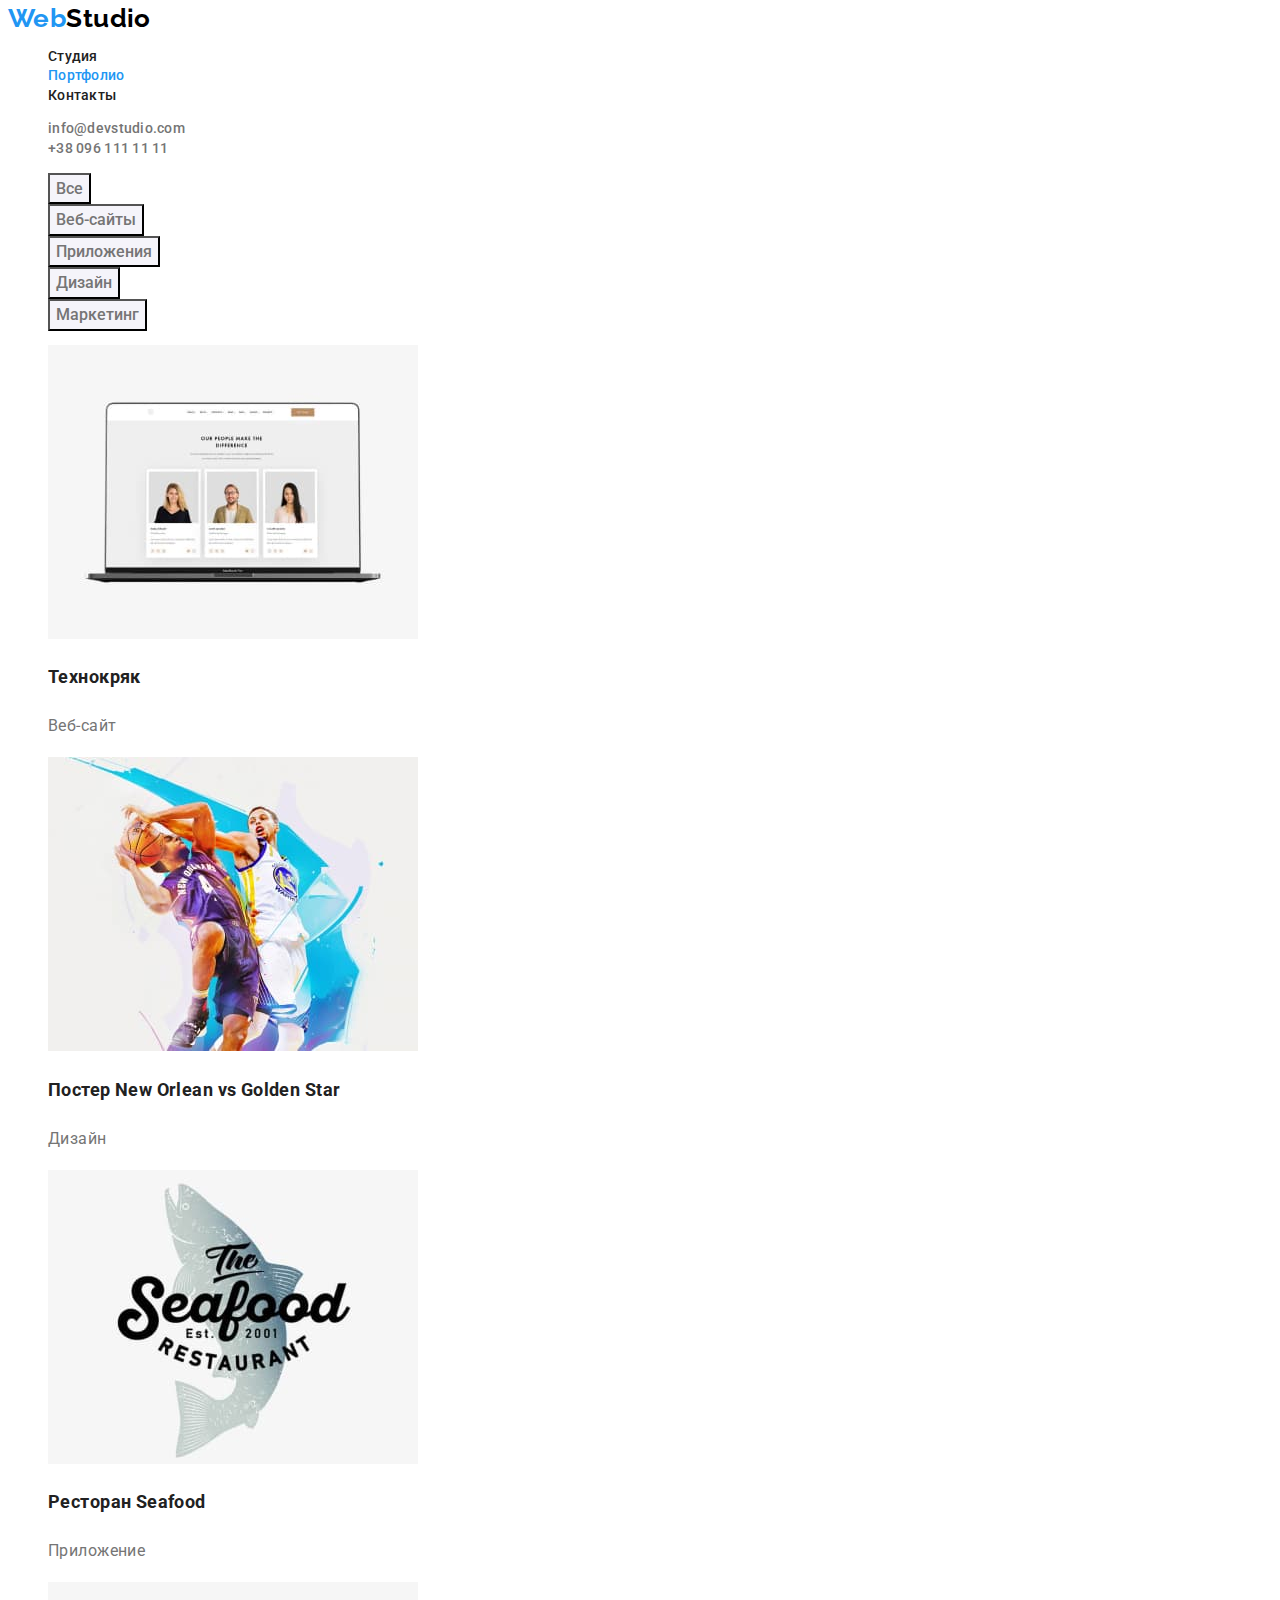
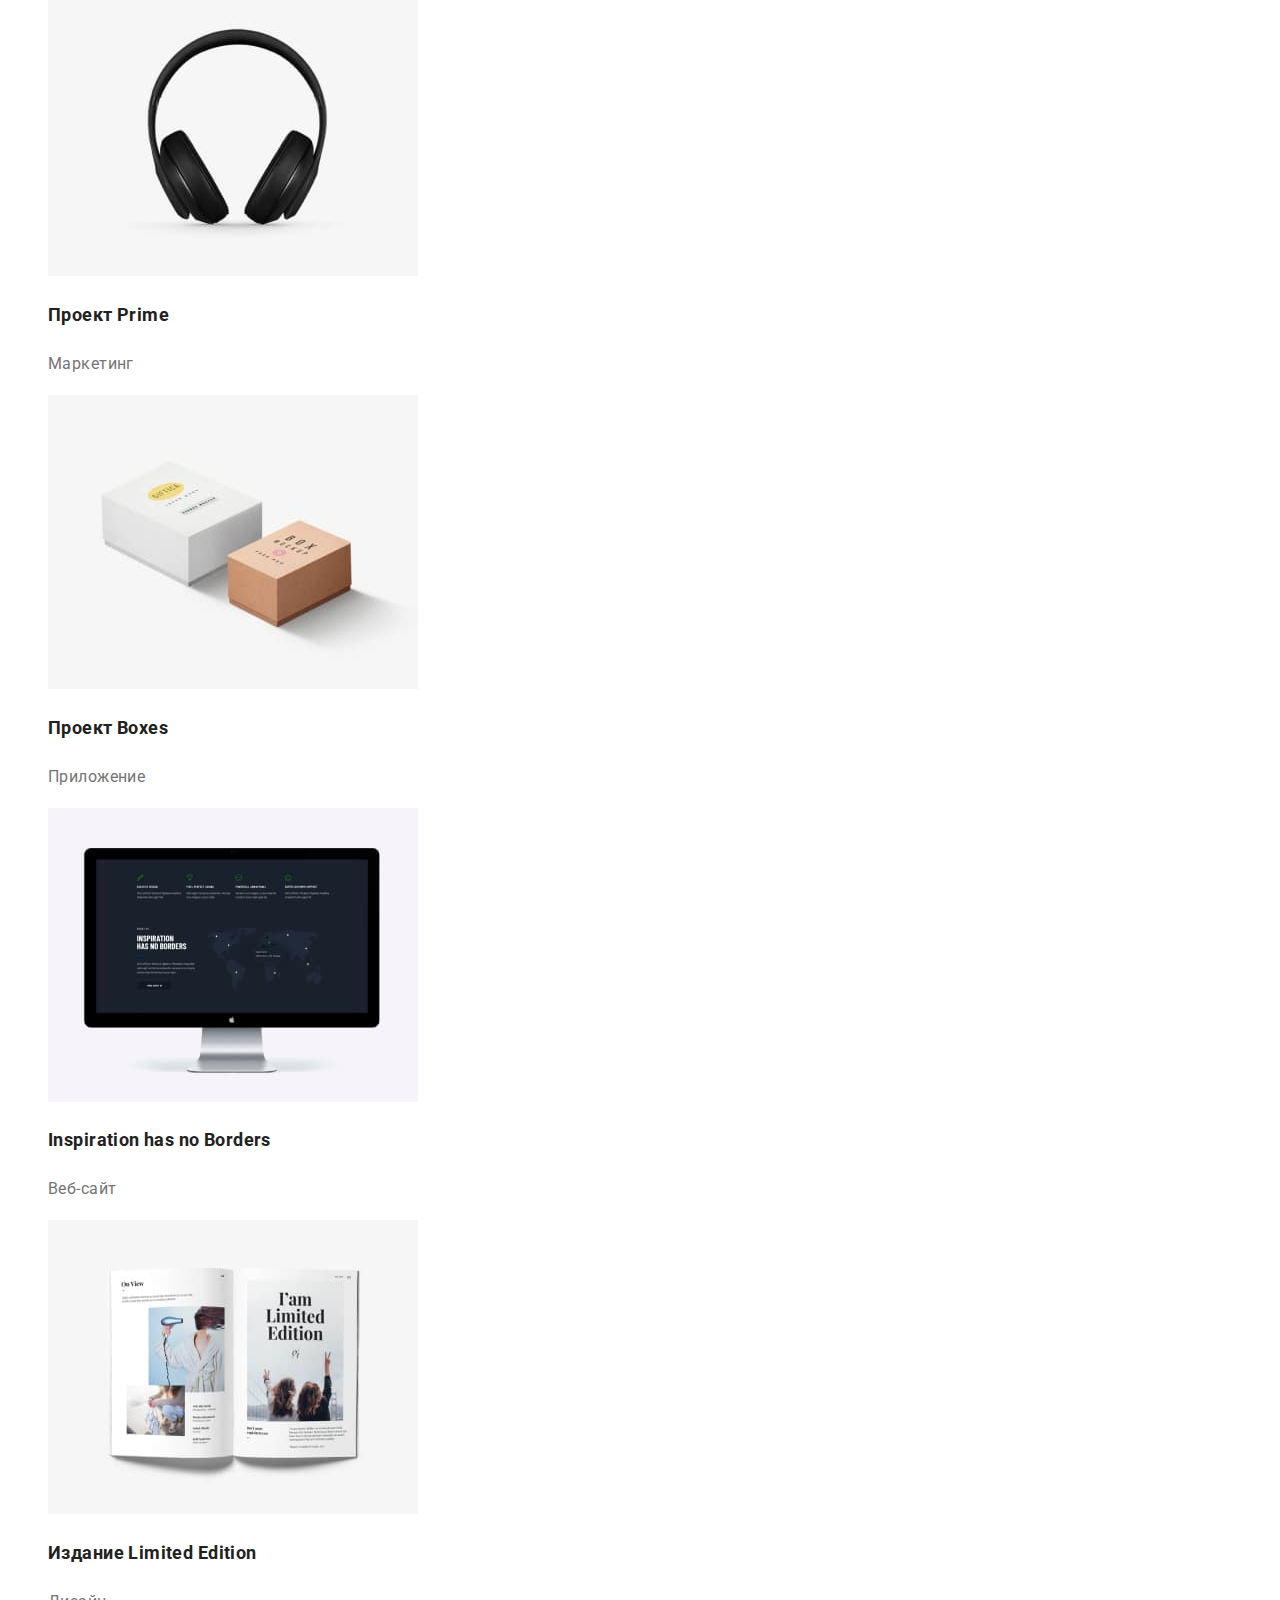
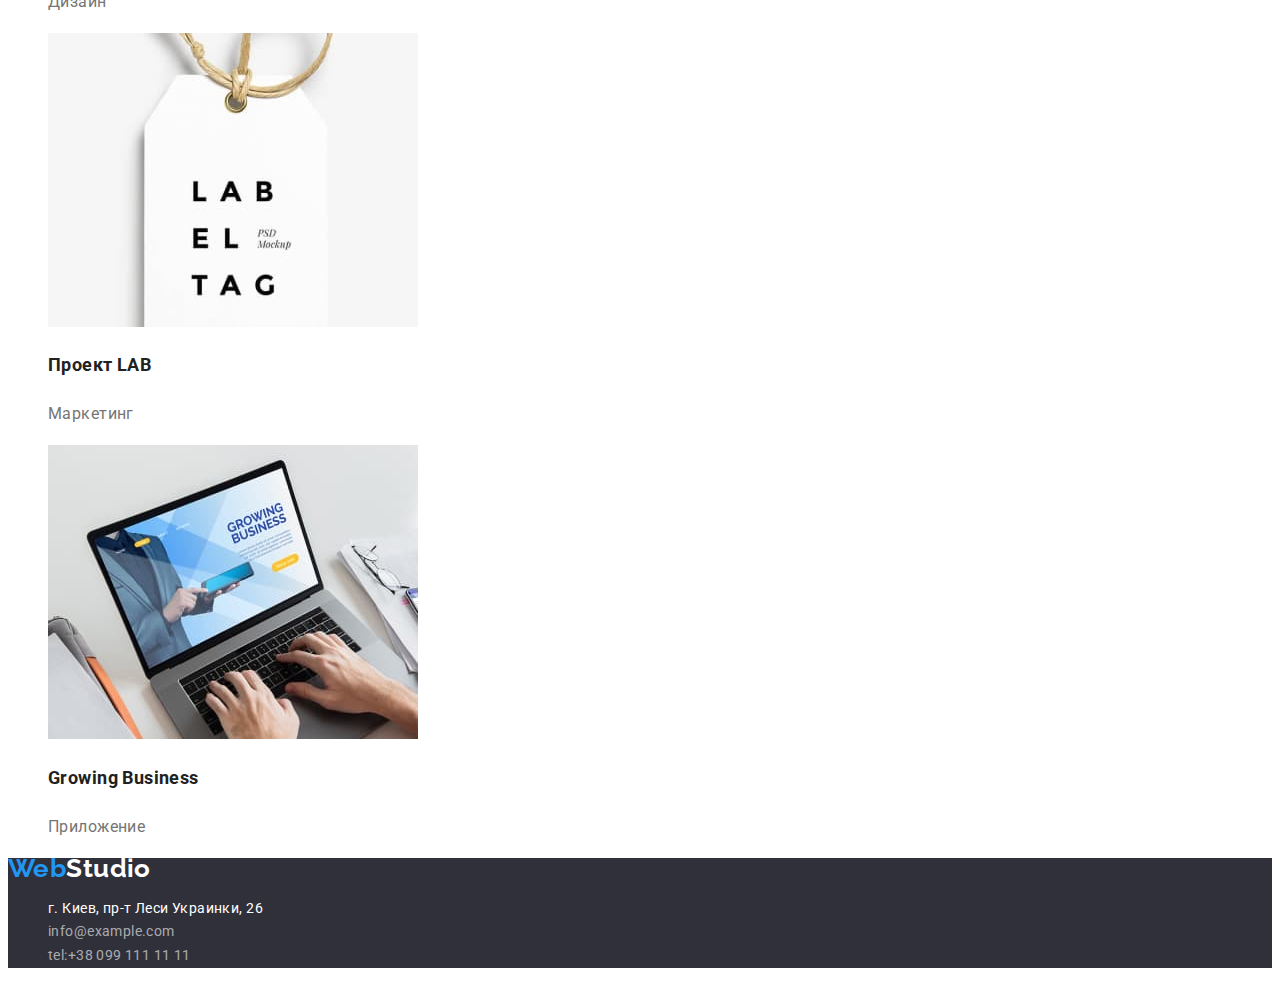
==== portfolio.html @ 4f19724e "Initial commit" ====
<!DOCTYPE html>
<html lang="ru">
  <head>
    <meta charset="UTF-8" />
    <meta http-equiv="X-UA-Compatible" content="IE=edge" />
    <meta name="viewport" content="width=device-width, initial-scale=1.0" />
    <title>Portfolio</title>
    <link rel="preconnect" href="https://fonts.googleapis.com" />
    <link rel="preconnect" href="https://fonts.gstatic.com" crossorigin />
    <link
      href="https://fonts.googleapis.com/css2?family=Raleway:wght@700&family=Roboto:wght@400;500;700;900&display=swap"
      rel="stylesheet"
    />
    <link rel="stylesheet" href="./css/main.css" />
  </head>

  <body class="page">
    <!-- Шапка сайта Header-->
    <header class="header">
      <nav class="nav">
        <a class="logo" lang="en" href="./index.html" aria-label="Логотип сайта"
          >Web<span class="accent-dark">Studio</span></a
        >
        <ul class="list">
          <li class="item"><a class="link" href="./index.html">Студия</a></li>
          <li class="item"><a class="link current" href="./portfolio.html">Портфолио</a></li>
          <li class="item"><a class="link" href="">Контакты</a></li>
        </ul>
      </nav>

      <ul class="list">
        <li class="item">
          <a class="accent link" href="mailto:info@example.com">info@devstudio.com</a>
        </li>
        <li class="item">
          <a class="accent link" href="tel:+380991111111">+38 096 111 11 11</a>
        </li>
      </ul>
    </header>

    <main>
      <!-- Секция Фильтры Filters-->
      <section class="filters">
        <h1 class="section-title visually-hidden">Фильтры ссылки на страницы сайта</h1>
        <div class="container">
          <ul class="list">
            <li class="item"><button class="btn" type="button">Все</button></li>
            <li class="item"><button class="btn" type="button">Веб-сайты</button></li>
            <li class="item"><button class="btn" type="button">Приложения</button></li>
            <li class="item"><button class="btn" type="button">Дизайн</button></li>
            <li class="item"><button class="btn" type="button">Маркетинг</button></li>
          </ul>
        </div>

        <!--Секция проекты Projects-->
        <ul class="projects list">
          <li class="item">
            <a class="link" href="">
              <img
                class="projects-img"
                src="./images/portfolio/portfolio-1.jpg"
                alt="Фотографии трех работников компании"
                width="370"
                height="294"
              />
              <h2 class="section-title">Технокряк</h2>
              <p class="projects-position">Веб-сайт</p>
            </a>
          </li>
          <li class="item">
            <a class="link" href="">
              <img
                class="project-img"
                src="./images/portfolio/portfolio-2.jpg"
                alt="Дизайн постера с двумя баскетболистами"
                width="370"
                height="294"
              />
              <h2 class="section-title" lang="en">Постер New Orlean vs Golden Star</h2>
              <p class="projects-position">Дизайн</p>
            </a>
          </li>
          <li class="item">
            <a class="link" href="">
              <img
                class="projects-img"
                src="./images/portfolio/portfolio-3.jpg"
                alt="Изображение приложения ресторана"
                width="370"
                height="294"
              />
              <h2 class="section-title" lang="en">Ресторан Seafood</h2>
              <p class="projects-position">Приложение</p>
            </a>
          </li>
          <li class="item">
            <a class="link" href="">
              <img
                class="project-img"
                src="./images/portfolio/portfolio-4.jpg"
                alt="Наушники черного цвета"
                width="370"
                height="294"
              />
              <h2 class="section-title" lang="en">Проект Prime</h2>
              <p class="projects-position">Маркетинг</p>
            </a>
          </li>
          <li class="item">
            <a class="link" href="">
              <img
                class="projects-img"
                src="./images/portfolio/portfolio-5.jpg"
                alt="Примеры двух коробок разных размеров"
                width="370"
                height="294"
              />
              <h2 class="section-title" lang="en">Проект Boxes</h2>
              <p class="projects-position">Приложение</p>
            </a>
          </li>
          <li class="item">
            <a class="link" href="">
              <img
                class="projects-img"
                src="./images/portfolio/portfolio-6.jpg"
                alt="Изображение проэкта главной страницы сайта"
                width="370"
                height="294"
              />
              <h2 class="section-title" lang="en">Inspiration has no Borders</h2>
              <p class="projects-position">Веб-сайт</p>
            </a>
          </li>
          <li class="item">
            <a class="link" href="">
              <img
                class="projects-img"
                src="./images/portfolio/portfolio-7.jpg"
                alt="Пример дизайна журнала"
                width="370"
                height="294"
              />
              <h2 class="section-title" lang="en">Издание Limited Edition</h2>
              <p class="projects-position">Дизайн</p>
            </a>
          </li>
          <li class="item">
            <a class="link" href="">
              <img
                class="projects-img"
                src="./images/portfolio/portfolio-8.jpg"
                alt="Пример дизайна изделий ярлык"
                width="370"
                height="294"
              />
              <h2 class="section-title" lang="en">Проект LAB</h2>
              <p class="projects-position">Маркетинг</p>
            </a>
          </li>
          <li class="item">
            <a class="link" href="">
              <img
                class="projects-img"
                src="./images/portfolio/portfolio-9.jpg"
                alt="Открытый компьютер"
                width="370"
                height="294"
              />
              <h2 class="section-title" lang="en">Growing Business</h2>
              <p class="projects-position">Приложение</p>
            </a>
          </li>
        </ul>
      </section>
    </main>

    <!-- Подвал сайта Footer -->
    <footer class="footer">
      <div class="container">
        <a class="logo" lang="en" aria-label="Логотип сайта" href="./index.html"
          >Web<span class="accent-white">Studio</span></a
        >
        <address class="address">
          <ul class="list">
            <li class="item">
              <a
                class="link"
                href="https://goo.gl/maps/sHWixux6kZh7dcSC8"
                target="_blank"
                rel="noopener noreferrer"
                >г. Киев, пр-т Леси Украинки, 26</a
              >
            </li>
            <li class="item">
              <a class="link accent" href="mailto:info@example.com">info@example.com</a>
            </li>
            <li class="item">
              <a class="link accent" href="tel:+380991111111">tel:+38 099 111 11 11</a>
            </li>
          </ul>
        </address>
      </div>
    </footer>
  </body>
</html>
---- css/main.css ----
:root {
  /* font */
  --main-font: Roboto, sans-serif;
  --secondary-font: 'Raleway', sans-serif;

  /* colors */
  --main-white-cl: #ffffff;
  --accent-cl: #2196f3;

  /* text colors */
  --main-txt-cl: #757575;
  --title-txt-cl: #212121;
  --accent-cl-white: rgba(255, 255, 255, 0.6);
  --accent-cl-dark: #000000;

  /* background colors */
  --main-bg-cl: #e5e5e5;
  --secondary-bg-cl: #f5f4fa;
  --dark-bg-cl: #2f303a;
}

body {
  font-family: var(--main-font);
  letter-spacing: 0.03em;
  font-size: 14px;
  line-height: 1.4;

  color: var(--main-txt-cl);
  background-color: var(--main-white-cl);
}
.visually-hidden {
  position: absolute;
  white-space: nowrap;
  width: 1px;
  height: 1px;
  overflow: hidden;
  border: 0;
  padding: 0;
  clip: rect(0 0 0 0);
  clip-path: inset(50%);
  margin: -1px;
}

.link {
  text-decoration: none;
  /* color: currentColor; */
}

.list {
  list-style: none;
}

.btn {
  font-family: inherit;
  cursor: pointer;
  background-color: transparent;
}

/*
============================
| Logo / Логотип компании
============================
*/
.logo {
  color: var(--accent-cl);

  font-family: var(--secondary-font);
  font-weight: 700;
  font-size: 26px;
  line-height: 0.84;
  text-decoration: none;
}
.accent-dark {
  color: var(--accent-cl-dark);
}
.accent-white {
  color: var(--main-white-cl);
}

/*
============================
| Header section / Шапка сайта
============================
*/
.header {
  background-color: var(--main-white-cl);
}

.header .link {
  font-weight: 500;
  line-height: 1.14;
  letter-spacing: 0.02em;
}

.nav .link {
  color: var(--title-txt-cl);
}
.nav .link.current {
  color: var(--accent-cl);
}
.accent.link {
  color: var(--main-txt-cl);
}

/*
============================
| Hero section / Герой
============================
*/

.hero {
  color: var(--main-white-cl);
  background-color: var(--dark-bg-cl);
  letter-spacing: 0.06em;
}

.hero-title {
  font-weight: 900;
  font-size: 44px;
  line-height: 1.4;
  text-align: center;
  text-transform: uppercase;
}

.hero .btn {
  background-color: #2196f3;
  color: var(--main-white-cl);

  font-weight: 700;
  font-size: 16px;
  line-height: 1.9;
  text-align: center;
  display: flex;
  align-items: center;
}

.hero .btn:hover,
.hero .btn:focus {
  background-color: #188ce8;
}

/*
============================
| About section / Особенности компании
============================
*/

.about .title {
  color: var(--title-txt-cl);
  font-size: 14px;
  font-weight: 700;
  text-transform: uppercase;
}

.about .uppertitle {
  line-height: 1.7;
}

/*
============================
| Gallery section / Чем мы занимаемся
============================
*/

.section-title {
  color: var(--title-txt-cl);

  font-weight: 700;
  font-size: 36px;
  line-height: 0.86;
  text-align: center;
}
/*
============================
| Team section / Наша команда
============================
*/
.team {
  background-color: var(--secondary-bg-cl);
  font-size: 16px;
  line-height: 1.19;
}
.team .item {
  background-color: var(--main-white-cl);
}
.team .title {
  color: var(--title-txt-cl);

  font-size: 16px;
  font-weight: 500;
  text-align: center;
}

.team-position {
  text-align: center;
}

/*
============================
| Footer section / Подвал 
============================
*/
.footer {
  background-color: var(--dark-bg-cl);
}
.address .link {
  color: var(--main-white-cl);
  font-style: normal;
  line-height: 1.7;
}

.address .accent.link {
  color: var(--accent-cl-white);
}

/* 
Portfolio
============================
| Filters section / Фильтры
============================
*/

.filters .btn {
  color: var(--title-text-cl);
  background-color: var(--secondary-bg-cl);

  font-weight: 500;
  font-size: 16px;
  line-height: 1.6;
  text-align: center;
}

.filters .btn:hover,
.filters .btn:focus {
  color: var(--main-white-cl);
  background-color: var(--accent-cl);
}

/* 
============================
| Projects section / Проекты
============================
*/

.projects .section-title {
  font-size: 18px;
  line-height: 2;
  text-align: left;
}

.projects-position {
  color: var(--main-txt-cl);

  font-size: 16px;
  line-height: 1.88;
}
.projects .item {
  background-color: var(--main-white-cl);
}
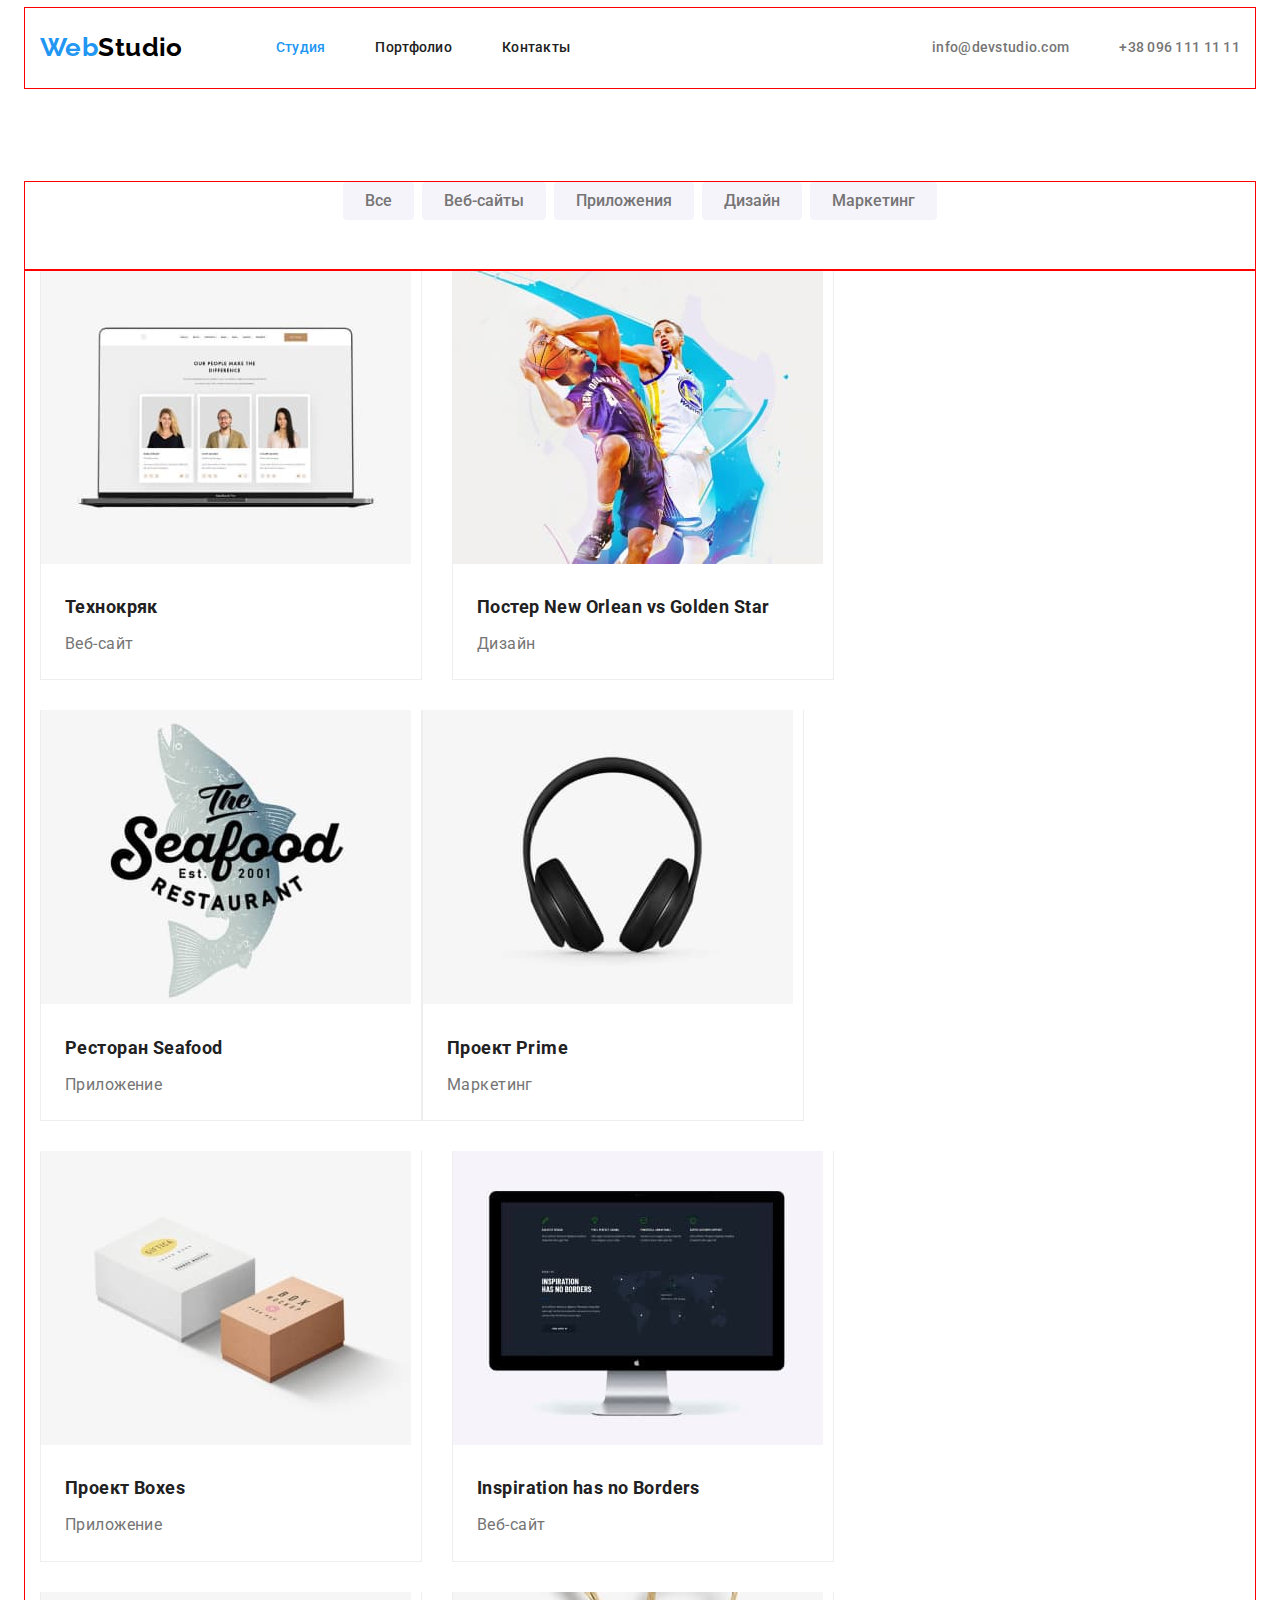
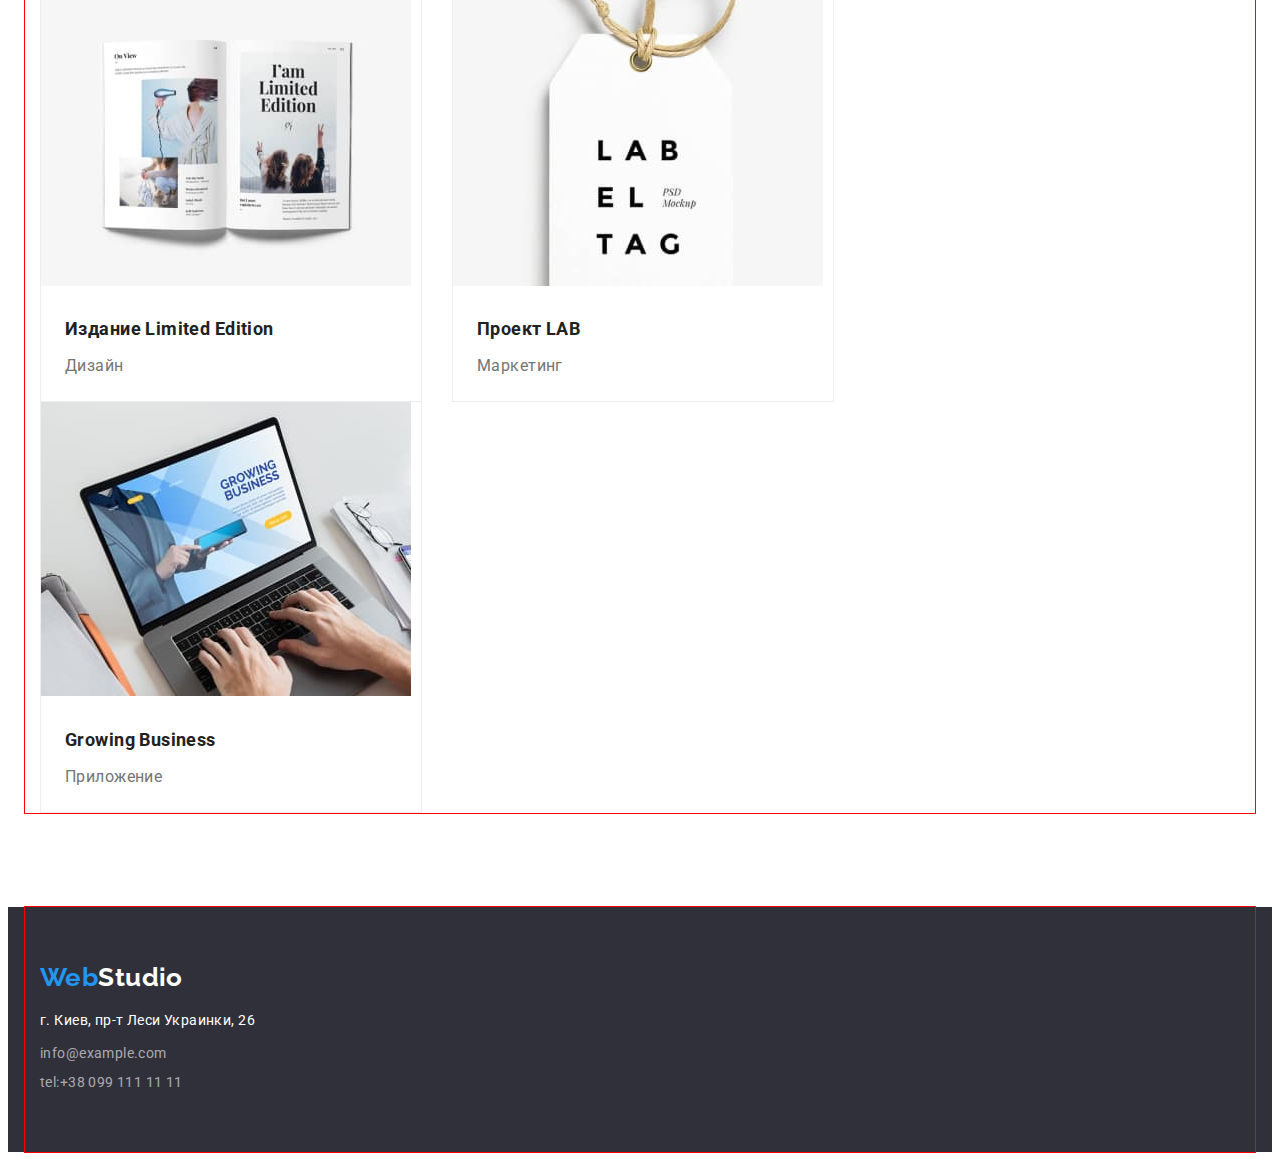
==== commit 074e718e: "site-structure css" ====
--- a/portfolio.html
+++ b/portfolio.html
@@ -4,174 +4,206 @@
     <meta charset="UTF-8" />
     <meta http-equiv="X-UA-Compatible" content="IE=edge" />
     <meta name="viewport" content="width=device-width, initial-scale=1.0" />
-    <title>Portfolio</title>
+    <title>Portfolio page</title>
+    <!-- Projects font -->
     <link rel="preconnect" href="https://fonts.googleapis.com" />
     <link rel="preconnect" href="https://fonts.gstatic.com" crossorigin />
     <link
       href="https://fonts.googleapis.com/css2?family=Raleway:wght@700&family=Roboto:wght@400;500;700;900&display=swap"
       rel="stylesheet"
     />
+    <!-- Normalize -->
+    <link
+      rel="stylesheet"
+      href="https://cdnjs.cloudflare.com/ajax/libs/modern-normalize/1.1.0/modern-normalize.min.css"
+      integrity="sha512-wpPYUAdjBVSE4KJnH1VR1HeZfpl1ub8YT/NKx4PuQ5NmX2tKuGu6U/JRp5y+Y8XG2tV+wKQpNHVUX03MfMFn9Q=="
+      crossorigin="anonymous"
+      referrerpolicy="no-referrer"
+    />
+    <!-- Custom styles -->
     <link rel="stylesheet" href="./css/main.css" />
   </head>
 
   <body class="page">
     <!-- Шапка сайта Header-->
     <header class="header">
-      <nav class="nav">
+      <div class="container header-container">
         <a class="logo" lang="en" href="./index.html" aria-label="Логотип сайта"
           >Web<span class="accent-dark">Studio</span></a
         >
-        <ul class="list">
-          <li class="item"><a class="link" href="./index.html">Студия</a></li>
-          <li class="item"><a class="link current" href="./portfolio.html">Портфолио</a></li>
-          <li class="item"><a class="link" href="">Контакты</a></li>
+        <nav class="nav">
+          <ul class="list">
+            <li class="item"><a class="link current" href="./index.html">Студия</a></li>
+            <li class="item"><a class="link" href="./portfolio.html">Портфолио</a></li>
+            <li class="item"><a class="link" href="">Контакты</a></li>
+          </ul>
+        </nav>
+
+        <ul class="header-list list">
+          <li class="item">
+            <a class="accent link" href="mailto:info@example.com">info@devstudio.com</a>
+          </li>
+          <li class="item">
+            <a class="accent link" href="tel:+380991111111">+38 096 111 11 11</a>
+          </li>
         </ul>
-      </nav>
-
-      <ul class="list">
-        <li class="item">
-          <a class="accent link" href="mailto:info@example.com">info@devstudio.com</a>
-        </li>
-        <li class="item">
-          <a class="accent link" href="tel:+380991111111">+38 096 111 11 11</a>
-        </li>
-      </ul>
+      </div>
     </header>
 
     <main>
       <!-- Секция Фильтры Filters-->
-      <section class="filters">
-        <h1 class="section-title visually-hidden">Фильтры ссылки на страницы сайта</h1>
+      <section class="filters section">
         <div class="container">
+          <h1 class="section-title visually-hidden">Фильтры ссылки на страницы сайта</h1>
+          <ul class="filt-list list">
+            <li class="filt-btn item"><button class="btn" type="button">Все</button></li>
+            <li class="filt-btn item"><button class="btn" type="button">Веб-сайты</button></li>
+            <li class="filt-btn item"><button class="btn" type="button">Приложения</button></li>
+            <li class="filt-btn item"><button class="btn" type="button">Дизайн</button></li>
+            <li class="filt-btn item"><button class="btn" type="button">Маркетинг</button></li>
+          </ul>
+        </div>
+
+        <!--Секция проекты Projects-->
+        <div class="projects container">
           <ul class="list">
-            <li class="item"><button class="btn" type="button">Все</button></li>
-            <li class="item"><button class="btn" type="button">Веб-сайты</button></li>
-            <li class="item"><button class="btn" type="button">Приложения</button></li>
-            <li class="item"><button class="btn" type="button">Дизайн</button></li>
-            <li class="item"><button class="btn" type="button">Маркетинг</button></li>
+            <li class="item">
+              <a class="link" href="">
+                <img
+                  class="projects-img"
+                  src="./images/portfolio/portfolio-1.jpg"
+                  alt="Фотографии трех работников компании"
+                  width="370"
+                  height="294"
+                />
+                <div class="sign-group">
+                  <h2 class="section-title">Технокряк</h2>
+                  <p class="projects-position">Веб-сайт</p>
+                </div>
+              </a>
+            </li>
+            <li class="item">
+              <a class="link" href="">
+                <img
+                  class="project-img"
+                  src="./images/portfolio/portfolio-2.jpg"
+                  alt="Дизайн постера с двумя баскетболистами"
+                  width="370"
+                  height="294"
+                />
+                <div class="sign-group">
+                  <h2 class="section-title" lang="en">Постер New Orlean vs Golden Star</h2>
+                  <p class="projects-position">Дизайн</p>
+                </div>
+              </a>
+            </li>
+            <li class="item">
+              <a class="link" href="">
+                <img
+                  class="projects-img"
+                  src="./images/portfolio/portfolio-3.jpg"
+                  alt="Изображение приложения ресторана"
+                  width="370"
+                  height="294"
+                />
+                <div class="sign-group">
+                  <h2 class="section-title" lang="en">Ресторан Seafood</h2>
+                  <p class="projects-position">Приложение</p>
+                </div>
+              </a>
+            </li>
+            <li class="item">
+              <a class="link" href="">
+                <img
+                  class="project-img"
+                  src="./images/portfolio/portfolio-4.jpg"
+                  alt="Наушники черного цвета"
+                  width="370"
+                  height="294"
+                />
+                <div class="sign-group">
+                  <h2 class="section-title" lang="en">Проект Prime</h2>
+                  <p class="projects-position">Маркетинг</p>
+                </div>
+              </a>
+            </li>
+            <li class="item">
+              <a class="link" href="">
+                <img
+                  class="projects-img"
+                  src="./images/portfolio/portfolio-5.jpg"
+                  alt="Примеры двух коробок разных размеров"
+                  width="370"
+                  height="294"
+                />
+                <div class="sign-group">
+                  <h2 class="section-title" lang="en">Проект Boxes</h2>
+                  <p class="projects-position">Приложение</p>
+                </div>
+              </a>
+            </li>
+            <li class="item">
+              <a class="link" href="">
+                <img
+                  class="projects-img"
+                  src="./images/portfolio/portfolio-6.jpg"
+                  alt="Изображение проэкта главной страницы сайта"
+                  width="370"
+                  height="294"
+                />
+                <div class="sign-group">
+                  <h2 class="section-title" lang="en">Inspiration has no Borders</h2>
+                  <p class="projects-position">Веб-сайт</p>
+                </div>
+              </a>
+            </li>
+            <li class="item">
+              <a class="link" href="">
+                <img
+                  class="projects-img"
+                  src="./images/portfolio/portfolio-7.jpg"
+                  alt="Пример дизайна журнала"
+                  width="370"
+                  height="294"
+                />
+                <div class="sign-group">
+                  <h2 class="section-title" lang="en">Издание Limited Edition</h2>
+                  <p class="projects-position">Дизайн</p>
+                </div>
+              </a>
+            </li>
+            <li class="item">
+              <a class="link" href="">
+                <img
+                  class="projects-img"
+                  src="./images/portfolio/portfolio-8.jpg"
+                  alt="Пример дизайна изделий ярлык"
+                  width="370"
+                  height="294"
+                />
+                <div class="sign-group">
+                  <h2 class="section-title" lang="en">Проект LAB</h2>
+                  <p class="projects-position">Маркетинг</p>
+                </div>
+              </a>
+            </li>
+            <li class="item">
+              <a class="link" href="">
+                <img
+                  class="projects-img"
+                  src="./images/portfolio/portfolio-9.jpg"
+                  alt="Открытый компьютер"
+                  width="370"
+                  height="294"
+                />
+                <div class="sign-group">
+                  <h2 class="section-title" lang="en">Growing Business</h2>
+                  <p class="projects-position">Приложение</p>
+                </div>
+              </a>
+            </li>
           </ul>
         </div>
-
-        <!--Секция проекты Projects-->
-        <ul class="projects list">
-          <li class="item">
-            <a class="link" href="">
-              <img
-                class="projects-img"
-                src="./images/portfolio/portfolio-1.jpg"
-                alt="Фотографии трех работников компании"
-                width="370"
-                height="294"
-              />
-              <h2 class="section-title">Технокряк</h2>
-              <p class="projects-position">Веб-сайт</p>
-            </a>
-          </li>
-          <li class="item">
-            <a class="link" href="">
-              <img
-                class="project-img"
-                src="./images/portfolio/portfolio-2.jpg"
-                alt="Дизайн постера с двумя баскетболистами"
-                width="370"
-                height="294"
-              />
-              <h2 class="section-title" lang="en">Постер New Orlean vs Golden Star</h2>
-              <p class="projects-position">Дизайн</p>
-            </a>
-          </li>
-          <li class="item">
-            <a class="link" href="">
-              <img
-                class="projects-img"
-                src="./images/portfolio/portfolio-3.jpg"
-                alt="Изображение приложения ресторана"
-                width="370"
-                height="294"
-              />
-              <h2 class="section-title" lang="en">Ресторан Seafood</h2>
-              <p class="projects-position">Приложение</p>
-            </a>
-          </li>
-          <li class="item">
-            <a class="link" href="">
-              <img
-                class="project-img"
-                src="./images/portfolio/portfolio-4.jpg"
-                alt="Наушники черного цвета"
-                width="370"
-                height="294"
-              />
-              <h2 class="section-title" lang="en">Проект Prime</h2>
-              <p class="projects-position">Маркетинг</p>
-            </a>
-          </li>
-          <li class="item">
-            <a class="link" href="">
-              <img
-                class="projects-img"
-                src="./images/portfolio/portfolio-5.jpg"
-                alt="Примеры двух коробок разных размеров"
-                width="370"
-                height="294"
-              />
-              <h2 class="section-title" lang="en">Проект Boxes</h2>
-              <p class="projects-position">Приложение</p>
-            </a>
-          </li>
-          <li class="item">
-            <a class="link" href="">
-              <img
-                class="projects-img"
-                src="./images/portfolio/portfolio-6.jpg"
-                alt="Изображение проэкта главной страницы сайта"
-                width="370"
-                height="294"
-              />
-              <h2 class="section-title" lang="en">Inspiration has no Borders</h2>
-              <p class="projects-position">Веб-сайт</p>
-            </a>
-          </li>
-          <li class="item">
-            <a class="link" href="">
-              <img
-                class="projects-img"
-                src="./images/portfolio/portfolio-7.jpg"
-                alt="Пример дизайна журнала"
-                width="370"
-                height="294"
-              />
-              <h2 class="section-title" lang="en">Издание Limited Edition</h2>
-              <p class="projects-position">Дизайн</p>
-            </a>
-          </li>
-          <li class="item">
-            <a class="link" href="">
-              <img
-                class="projects-img"
-                src="./images/portfolio/portfolio-8.jpg"
-                alt="Пример дизайна изделий ярлык"
-                width="370"
-                height="294"
-              />
-              <h2 class="section-title" lang="en">Проект LAB</h2>
-              <p class="projects-position">Маркетинг</p>
-            </a>
-          </li>
-          <li class="item">
-            <a class="link" href="">
-              <img
-                class="projects-img"
-                src="./images/portfolio/portfolio-9.jpg"
-                alt="Открытый компьютер"
-                width="370"
-                height="294"
-              />
-              <h2 class="section-title" lang="en">Growing Business</h2>
-              <p class="projects-position">Приложение</p>
-            </a>
-          </li>
-        </ul>
       </section>
     </main>
 
--- a/css/main.css
+++ b/css/main.css
@@ -27,6 +27,18 @@
 
   color: var(--main-txt-cl);
   background-color: var(--main-white-cl);
+}
+h1,
+h2,
+h3,
+h4,
+h5,
+h6,
+p {
+  margin: 0;
+}
+.img {
+  display: block;
 }
 .visually-hidden {
   position: absolute;
@@ -40,6 +52,19 @@
   clip-path: inset(50%);
   margin: -1px;
 }
+.container {
+  outline: 1px solid red;
+  width: 1200px;
+
+  padding-right: 15px;
+  padding-left: 15px;
+
+  margin-right: auto;
+  margin-left: auto;
+}
+.section {
+  padding: 94px 0px;
+}
 
 .link {
   text-decoration: none;
@@ -48,6 +73,8 @@
 
 .list {
   list-style: none;
+  padding: 0;
+  margin: 0;
 }
 
 .btn {
@@ -62,6 +89,10 @@
 ============================
 */
 .logo {
+  display: block;
+  margin-right: 93px;
+  padding-top: 24px;
+  padding-bottom: 25px;
   color: var(--accent-cl);
 
   font-family: var(--secondary-font);
@@ -86,17 +117,40 @@
   background-color: var(--main-white-cl);
 }
 
+.header-container {
+  display: flex;
+  align-items: center;
+}
 .header .link {
+  display: block;
+  padding-top: 32px;
+  padding-bottom: 32px;
   font-weight: 500;
   line-height: 1.14;
   letter-spacing: 0.02em;
 }
 
+.container .list {
+  display: flex;
+  align-items: center;
+  margin-left: auto;
+}
+.header .item {
+  margin-right: 50px;
+}
+.nav .item:last-child {
+  margin-right: 0;
+}
+
 .nav .link {
   color: var(--title-txt-cl);
 }
 .nav .link.current {
   color: var(--accent-cl);
+}
+
+.header-list .item:last-child {
+  margin-right: 0;
 }
 .accent.link {
   color: var(--main-txt-cl);
@@ -114,15 +168,27 @@
   letter-spacing: 0.06em;
 }
 
+.hero .container {
+  padding: 200px 0px;
+}
+.hero-cont {
+  display: block;
+  margin-left: auto;
+  margin-right: auto;
+}
 .hero-title {
+  width: 670px;
+  height: 120px;
+  text-align: center;
+  margin-bottom: 30px;
   font-weight: 900;
   font-size: 44px;
   line-height: 1.4;
-  text-align: center;
   text-transform: uppercase;
 }
 
 .hero .btn {
+  padding: 10px 32px;
   background-color: #2196f3;
   color: var(--main-white-cl);
 
@@ -146,12 +212,20 @@
 */
 
 .about .title {
+  margin-bottom: 10px;
   color: var(--title-txt-cl);
   font-size: 14px;
   font-weight: 700;
   text-transform: uppercase;
 }
 
+.about .item {
+  margin-right: 30px;
+  width: 270px;
+}
+.about .item:last-child {
+  margin-right: 0;
+}
 .about .uppertitle {
   line-height: 1.7;
 }
@@ -162,7 +236,17 @@
 ============================
 */
 
+.gallery.section {
+  padding-top: 0;
+}
+.gallery .item {
+  margin-right: 30px;
+}
+.gallery .item:last-child {
+  margin-right: 0;
+}
 .section-title {
+  margin-bottom: 50px;
   color: var(--title-txt-cl);
 
   font-weight: 700;
@@ -180,10 +264,19 @@
   font-size: 16px;
   line-height: 1.19;
 }
+.team .section-title {
+  margin-bottom: 50px;
+}
+
 .team .item {
+  margin-right: 30px;
   background-color: var(--main-white-cl);
 }
+.team-img {
+}
 .team .title {
+  padding-top: 30px;
+  margin-bottom: 10px;
   color: var(--title-txt-cl);
 
   font-size: 16px;
@@ -192,6 +285,7 @@
 }
 
 .team-position {
+  padding-bottom: 30px;
   text-align: center;
 }
 
@@ -202,13 +296,27 @@
 */
 .footer {
   background-color: var(--dark-bg-cl);
+}
+.footer .logo {
+  padding-top: 60px;
+  padding-bottom: 0px;
+  margin-bottom: 20px;
+}
+.footer .list {
+  display: block;
+  padding-bottom: 57px;
 }
 .address .link {
   color: var(--main-white-cl);
   font-style: normal;
   line-height: 1.7;
 }
-
+.address .item:first-child {
+  margin-bottom: 9px;
+}
+.address .item:last-child {
+  margin-top: 6px;
+}
 .address .accent.link {
   color: var(--accent-cl-white);
 }
@@ -220,7 +328,22 @@
 ============================
 */
 
+.filters .filt-list {
+  display: flex;
+  align-items: center;
+  justify-content: center;
+}
+.filt-btn {
+  margin-right: 8px;
+  margin-bottom: 50px;
+}
+.filters .item:last-child {
+  margin-right: 0px;
+}
 .filters .btn {
+  padding: 6px 22px;
+  border: none;
+  border-radius: 4px;
   color: var(--title-text-cl);
   background-color: var(--secondary-bg-cl);
 
@@ -242,7 +365,15 @@
 ============================
 */
 
+.projects .list {
+  flex-wrap: wrap;
+}
+.projects .sign-group {
+  padding: 20px 24px;
+}
+
 .projects .section-title {
+  margin-bottom: 4px;
   font-size: 18px;
   line-height: 2;
   text-align: left;
@@ -255,5 +386,16 @@
   line-height: 1.88;
 }
 .projects .item {
+  margin-right: 30px;
+  margin-bottom: 30px;
+  width: calc((100% - 2 * 30px) / 3);
+  border: 1px solid #eeeeee;
+  border-top: none;
   background-color: var(--main-white-cl);
 }
+.projects .item:nth-child(3n) {
+  margin-right: 0;
+}
+.projects .item:nth-last-child(-n + 3) {
+  margin-bottom: 0;
+}
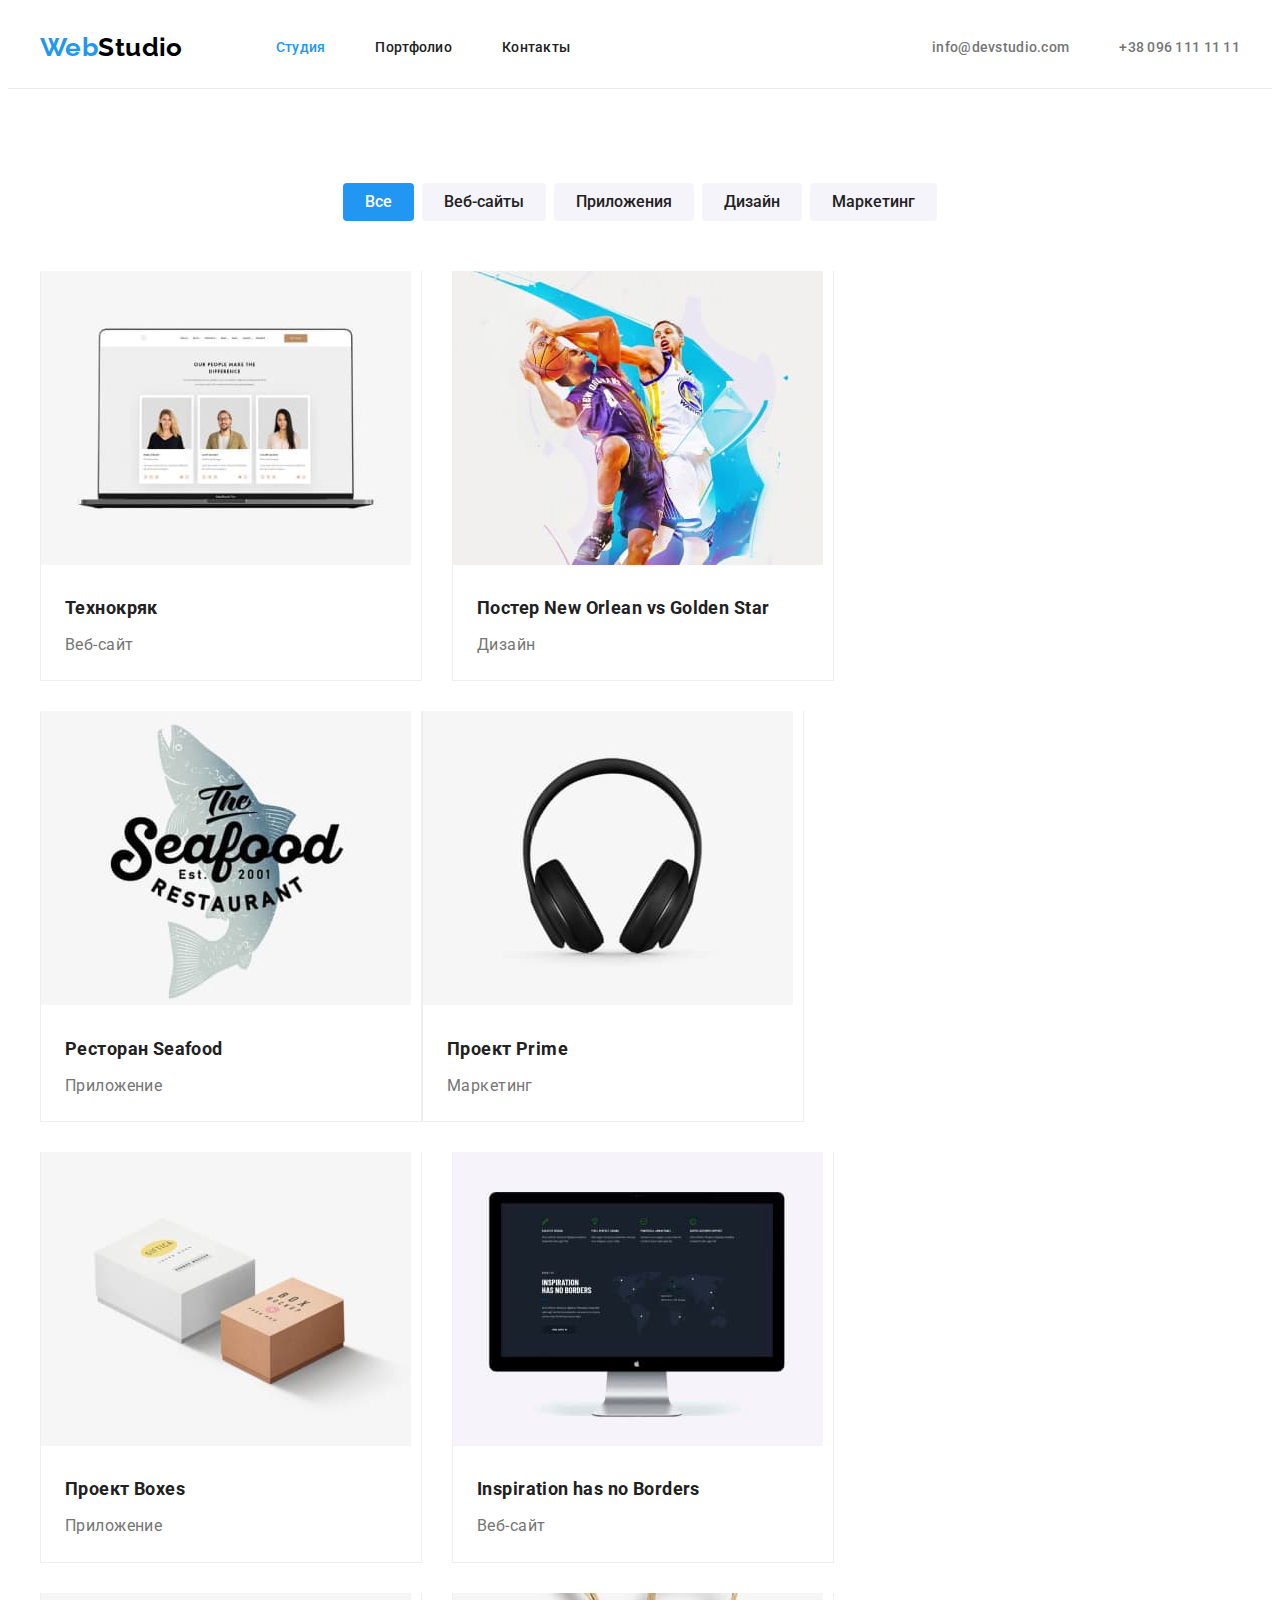
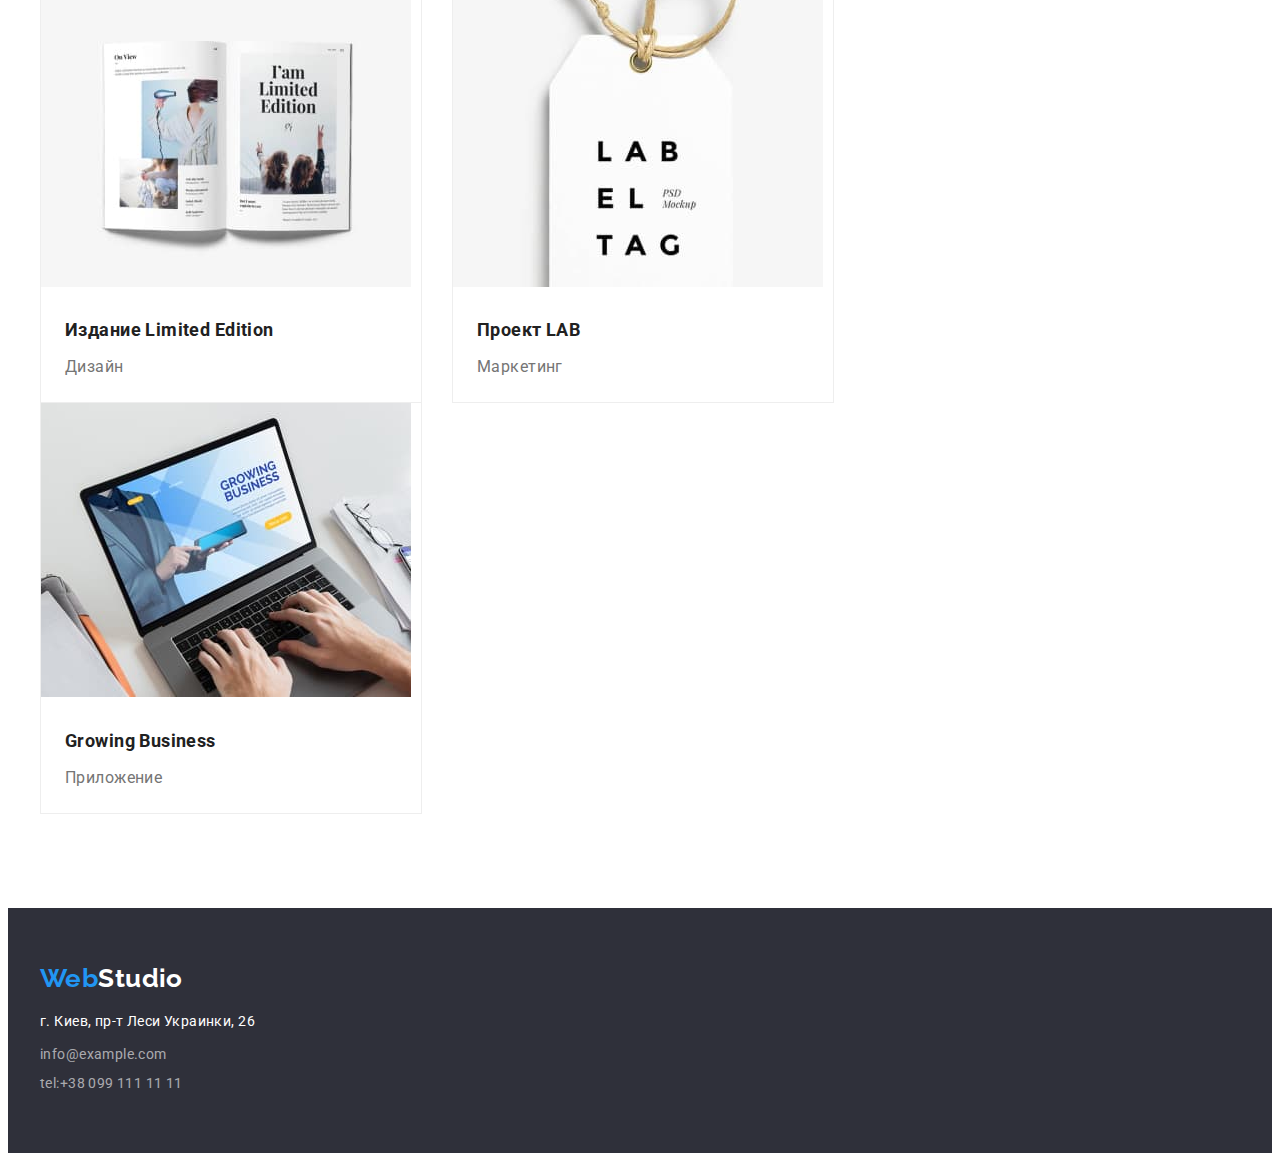
==== commit 181da451: "Corrected by mentor notes" ====
--- a/portfolio.html
+++ b/portfolio.html
@@ -56,7 +56,7 @@
         <div class="container">
           <h1 class="section-title visually-hidden">Фильтры ссылки на страницы сайта</h1>
           <ul class="filt-list list">
-            <li class="filt-btn item"><button class="btn" type="button">Все</button></li>
+            <li class="filt-btn item"><button class="btn current" type="button">Все</button></li>
             <li class="filt-btn item"><button class="btn" type="button">Веб-сайты</button></li>
             <li class="filt-btn item"><button class="btn" type="button">Приложения</button></li>
             <li class="filt-btn item"><button class="btn" type="button">Дизайн</button></li>
--- a/css/main.css
+++ b/css/main.css
@@ -53,7 +53,6 @@
   margin: -1px;
 }
 .container {
-  outline: 1px solid red;
   width: 1200px;
 
   padding-right: 15px;
@@ -114,6 +113,7 @@
 ============================
 */
 .header {
+  border-bottom: 1px solid #ececec;
   background-color: var(--main-white-cl);
 }
 
@@ -163,14 +163,12 @@
 */
 
 .hero {
+  padding: 200px 0px;
   color: var(--main-white-cl);
   background-color: var(--dark-bg-cl);
   letter-spacing: 0.06em;
 }
 
-.hero .container {
-  padding: 200px 0px;
-}
 .hero-cont {
   display: block;
   margin-left: auto;
@@ -188,6 +186,7 @@
 }
 
 .hero .btn {
+  border-radius: 4px;
   padding: 10px 32px;
   background-color: #2196f3;
   color: var(--main-white-cl);
@@ -270,12 +269,19 @@
 
 .team .item {
   margin-right: 30px;
+  border-bottom-left-radius: 4px;
+  border-bottom-right-radius: 4px;
+  box-shadow: 0px 2px 1px 0px rgba(0, 0, 0, 0.2), 0px 1px 1px 0px rgba(0, 0, 0, 0.14),
+    0px 1px 3px 0px rgba(0, 0, 0, 0.12);
   background-color: var(--main-white-cl);
 }
-.team-img {
-}
+
+.team-sign {
+  padding-bottom: 30px;
+  padding-top: 30px;
+}
+
 .team .title {
-  padding-top: 30px;
   margin-bottom: 10px;
   color: var(--title-txt-cl);
 
@@ -285,7 +291,6 @@
 }
 
 .team-position {
-  padding-bottom: 30px;
   text-align: center;
 }
 
@@ -295,16 +300,16 @@
 ============================
 */
 .footer {
+  padding-top: 60px;
+  padding-bottom: 57px;
   background-color: var(--dark-bg-cl);
 }
 .footer .logo {
-  padding-top: 60px;
-  padding-bottom: 0px;
+  padding: 0px;
   margin-bottom: 20px;
 }
 .footer .list {
   display: block;
-  padding-bottom: 57px;
 }
 .address .link {
   color: var(--main-white-cl);
@@ -337,6 +342,11 @@
   margin-right: 8px;
   margin-bottom: 50px;
 }
+.filters .btn.current {
+  color: var(--main-white-cl);
+  background-color: var(--accent-cl);
+}
+
 .filters .item:last-child {
   margin-right: 0px;
 }
@@ -344,7 +354,7 @@
   padding: 6px 22px;
   border: none;
   border-radius: 4px;
-  color: var(--title-text-cl);
+  color: var(--title-txt-cl);
   background-color: var(--secondary-bg-cl);
 
   font-weight: 500;
